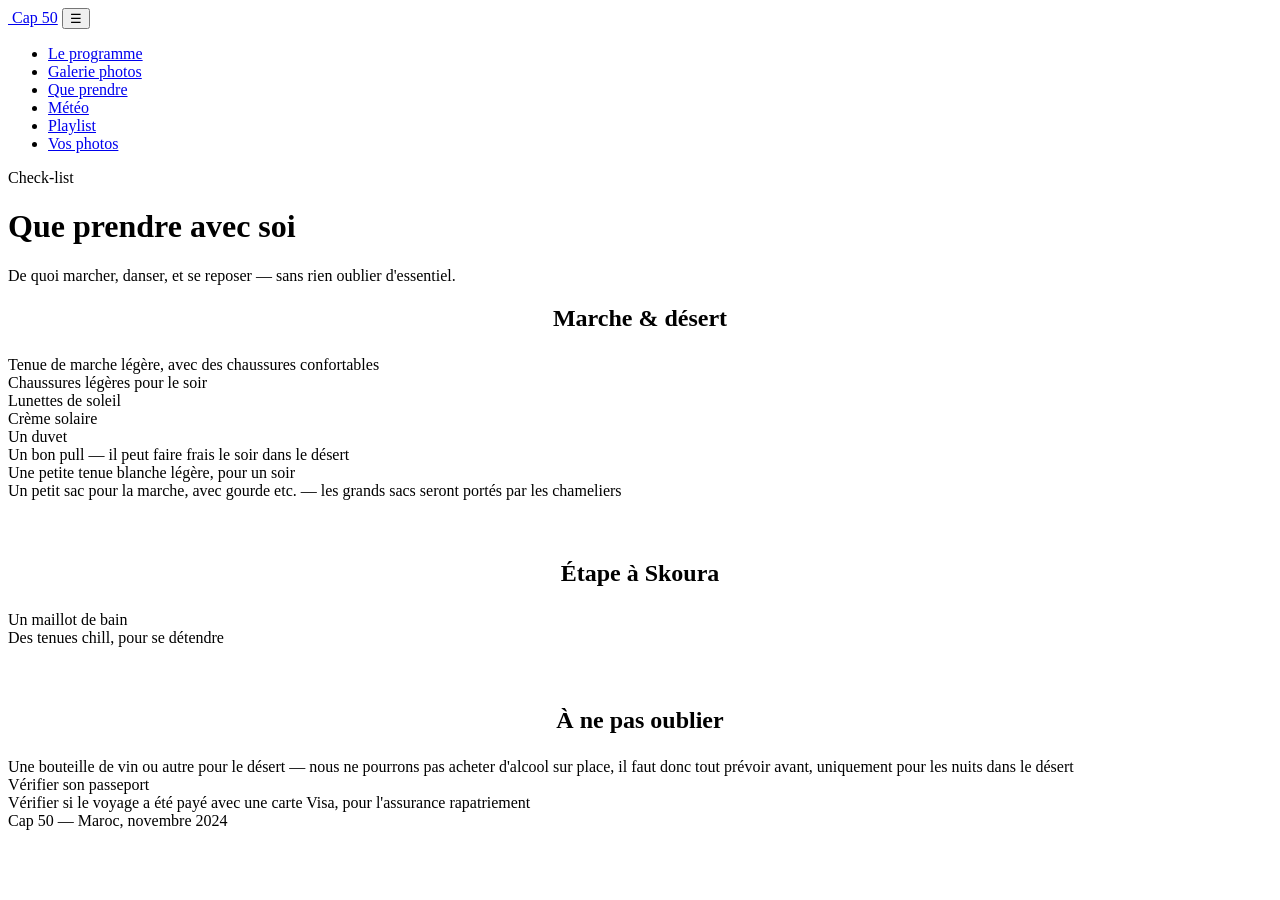
==== a-emporter.html @ 97253fff "Add files via upload" ====
<!doctype html>
<html lang="fr">
<head>
<meta charset="utf-8">
<meta name="viewport" content="width=device-width, initial-scale=1">
<title>Que prendre avec soi — Cap 50</title>
<link rel="icon" type="image/svg+xml" href="assets/img/logo/favicon.svg">
<link rel="stylesheet" href="assets/css/style.css">
</head>
<body>

<nav class="site-nav">
  <div class="nav-inner">
    <a href="index.html" class="nav-brand"><img src="assets/img/logo/logo-white.svg" alt=""> Cap 50</a>
    <button class="nav-toggle" aria-label="Menu">&#9776;</button>
    <ul class="nav-links">
      <li><a href="programme.html">Le programme</a></li>
      <li><a href="galerie.html">Galerie photos</a></li>
      <li><a href="a-emporter.html" class="active">Que prendre</a></li>
      <li><a href="meteo.html">Météo</a></li>
      <li><a href="playlist.html">Playlist</a></li>
      <li><a href="photos.html">Vos photos</a></li>
    </ul>
  </div>
</nav>

<header class="page-header">
  <div class="eyebrow">Check-list</div>
  <h1>Que prendre avec soi</h1>
  <p class="lede">De quoi marcher, danser, et se reposer &mdash; sans rien oublier d'essentiel.</p>
</header>

<section class="page-body">

  <h2 style="text-align:center; margin-bottom:24px;">Marche &amp; désert</h2>
  <div class="check-grid" style="margin-bottom:60px;">
    <div class="check-item"><span class="dot"></span><span>Tenue de marche légère, avec des chaussures confortables</span></div>
    <div class="check-item"><span class="dot"></span><span>Chaussures légères pour le soir</span></div>
    <div class="check-item"><span class="dot"></span><span>Lunettes de soleil</span></div>
    <div class="check-item"><span class="dot"></span><span>Crème solaire</span></div>
    <div class="check-item"><span class="dot"></span><span>Un duvet</span></div>
    <div class="check-item"><span class="dot"></span><span>Un bon pull &mdash; il peut faire frais le soir dans le désert</span></div>
    <div class="check-item"><span class="dot"></span><span>Une petite tenue blanche légère, pour un soir</span></div>
    <div class="check-item"><span class="dot"></span><span>Un petit sac pour la marche, avec gourde etc. &mdash; les grands sacs seront portés par les chameliers</span></div>
  </div>

  <h2 style="text-align:center; margin-bottom:24px;">Étape à Skoura</h2>
  <div class="check-grid" style="margin-bottom:60px;">
    <div class="check-item"><span class="dot"></span><span>Un maillot de bain</span></div>
    <div class="check-item"><span class="dot"></span><span>Des tenues chill, pour se détendre</span></div>
  </div>

  <h2 style="text-align:center; margin-bottom:24px;">À ne pas oublier</h2>
  <div class="check-grid">
    <div class="check-item note"><span class="dot"></span><span>Une bouteille de vin ou autre pour le désert &mdash; nous ne pourrons pas acheter d'alcool sur place, il faut donc tout prévoir avant, uniquement pour les nuits dans le désert</span></div>
    <div class="check-item note"><span class="dot"></span><span>Vérifier son passeport</span></div>
    <div class="check-item note"><span class="dot"></span><span>Vérifier si le voyage a été payé avec une carte Visa, pour l'assurance rapatriement</span></div>
  </div>

</section>

<footer class="site-footer">
  Cap 50 &mdash; Maroc, novembre 2024
</footer>

<script src="assets/js/main.js"></script>
</body>
</html>
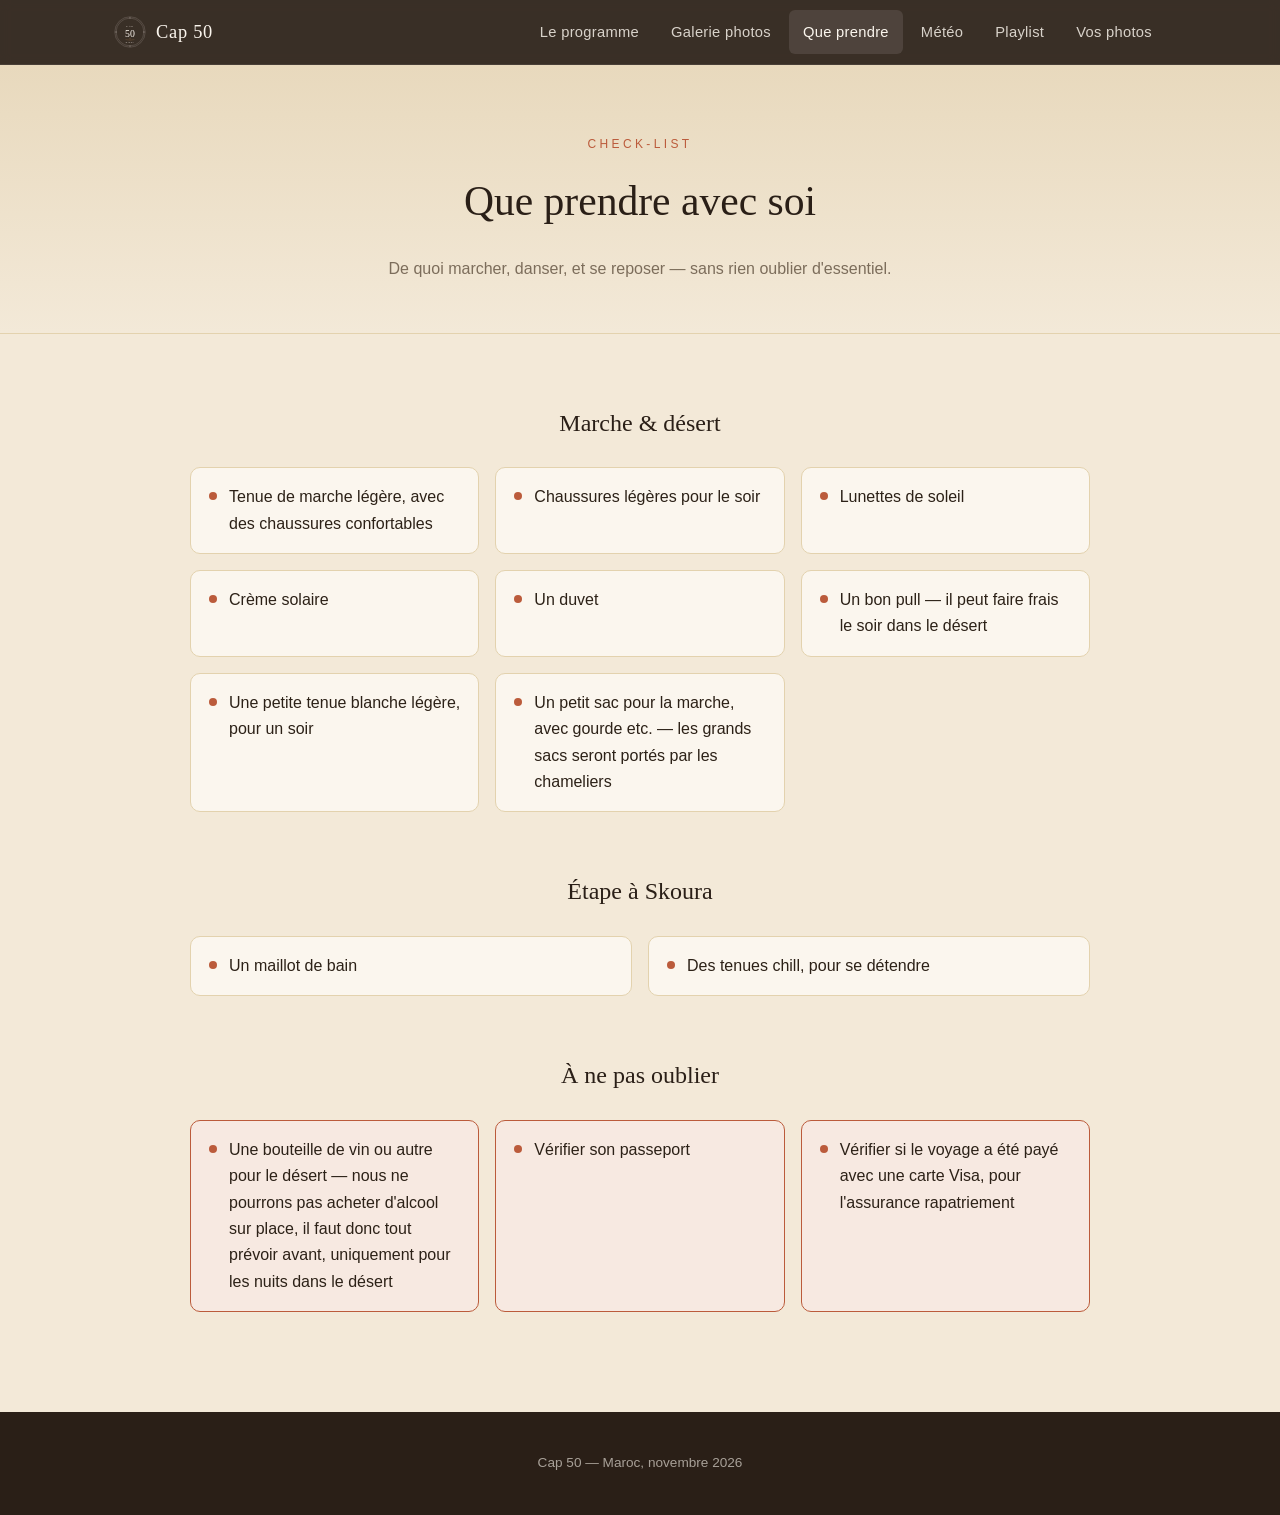
==== commit 773e6ce3: "Add files via upload" ====
--- a/a-emporter.html
+++ b/a-emporter.html
@@ -60,7 +60,7 @@
 </section>
 
 <footer class="site-footer">
-  Cap 50 &mdash; Maroc, novembre 2024
+  Cap 50 &mdash; Maroc, novembre 2026
 </footer>
 
 <script src="assets/js/main.js"></script>
--- a/assets/css/style.css
+++ b/assets/css/style.css
@@ -0,0 +1,637 @@
+/* =========================================================
+   CAP 50 — Voyage au Maroc, novembre 2026
+   Palette "désert marocain" : sable, terracotta, ocre, nuit.
+   ========================================================= */
+
+:root {
+  --sand: #f3e9d8;
+  --sand-deep: #e8d9bd;
+  --cream: #fbf6ee;
+  --terracotta: #bb5b3b;
+  --terracotta-dark: #97462c;
+  --ochre: #d69a4e;
+  --night: #2a1f17;
+  --text: #2c2117;
+  --text-muted: #7c6d5b;
+  --border: #e3d2ae;
+  --shadow: 0 12px 32px rgba(42, 31, 23, 0.14);
+
+  --font-display: Georgia, 'Iowan Old Style', 'Palatino Linotype', 'Book Antiqua', serif;
+  --font-body: -apple-system, BlinkMacSystemFont, 'Segoe UI', Helvetica, Arial, sans-serif;
+}
+
+* { box-sizing: border-box; }
+
+html { scroll-behavior: smooth; }
+
+body {
+  margin: 0;
+  font-family: var(--font-body);
+  font-size: 16px;
+  line-height: 1.65;
+  color: var(--text);
+  background: var(--sand);
+  -webkit-font-smoothing: antialiased;
+}
+
+img { max-width: 100%; display: block; }
+
+a { color: var(--terracotta); }
+
+h1, h2, h3, h4 {
+  font-family: var(--font-display);
+  font-weight: normal;
+  color: var(--night);
+  margin: 0 0 0.5em;
+}
+
+p { margin: 0 0 1em; }
+
+.container {
+  max-width: 1100px;
+  margin: 0 auto;
+  padding: 0 24px;
+}
+
+/* ---------- Site nav ---------- */
+
+.site-nav {
+  position: sticky;
+  top: 0;
+  z-index: 100;
+  background: rgba(42, 31, 23, 0.92);
+  backdrop-filter: blur(6px);
+  border-bottom: 1px solid rgba(255, 255, 255, 0.08);
+}
+
+.site-nav .nav-inner {
+  max-width: 1100px;
+  margin: 0 auto;
+  padding: 0 24px;
+  display: flex;
+  align-items: center;
+  justify-content: space-between;
+  height: 64px;
+}
+
+.nav-brand {
+  display: flex;
+  align-items: center;
+  gap: 10px;
+  color: var(--cream);
+  text-decoration: none;
+  font-family: var(--font-display);
+  font-size: 1.15rem;
+  letter-spacing: 0.04em;
+  white-space: nowrap;
+}
+
+.nav-brand img { width: 32px; height: 32px; flex-shrink: 0; }
+
+.nav-links {
+  display: flex;
+  flex-wrap: wrap;
+  gap: 4px;
+  list-style: none;
+  margin: 0;
+  padding: 0;
+}
+
+.nav-links a {
+  display: block;
+  padding: 10px 14px;
+  color: rgba(251, 246, 238, 0.82);
+  text-decoration: none;
+  font-size: 0.92rem;
+  letter-spacing: 0.02em;
+  border-radius: 6px;
+  transition: background 0.15s, color 0.15s;
+  white-space: nowrap;
+}
+
+.nav-links a:hover,
+.nav-links a.active {
+  background: rgba(251, 246, 238, 0.1);
+  color: var(--cream);
+}
+
+.nav-toggle {
+  display: none;
+  background: none;
+  border: none;
+  color: var(--cream);
+  font-size: 1.6rem;
+  cursor: pointer;
+  padding: 4px 8px;
+}
+
+@media (max-width: 860px) {
+  .nav-toggle { display: block; }
+  .nav-links {
+    display: none;
+    position: absolute;
+    top: 64px;
+    left: 0;
+    right: 0;
+    background: rgba(42, 31, 23, 0.97);
+    flex-direction: column;
+    padding: 8px 16px 16px;
+  }
+  .nav-links.open { display: flex; }
+  .nav-links a { padding: 12px 8px; }
+}
+
+/* ---------- Hero (home only) ---------- */
+
+.hero {
+  position: relative;
+  min-height: 100vh;
+  display: flex;
+  align-items: center;
+  justify-content: center;
+  background-size: cover;
+  background-position: center 65%;
+  color: var(--cream);
+  text-align: center;
+}
+
+.hero::before {
+  content: '';
+  position: absolute;
+  inset: 0;
+  background: linear-gradient(180deg, rgba(20, 14, 10, 0.55) 0%, rgba(20, 14, 10, 0.12) 35%, rgba(20, 14, 10, 0.2) 70%, rgba(20, 14, 10, 0.75) 100%);
+}
+
+.hero-content {
+  position: relative;
+  z-index: 1;
+  padding: 0 24px;
+}
+
+.hero-logo {
+  width: clamp(140px, 24vw, 220px);
+  height: auto;
+  margin: 0 auto 18px;
+}
+
+.hero-kicker {
+  text-transform: uppercase;
+  letter-spacing: 0.3em;
+  font-size: 0.78rem;
+  color: var(--ochre);
+  margin-bottom: 10px;
+}
+
+.hero-dates {
+  font-size: 1.05rem;
+  letter-spacing: 0.06em;
+  color: rgba(251, 246, 238, 0.9);
+}
+
+.scroll-cue {
+  position: absolute;
+  bottom: 28px;
+  left: 50%;
+  transform: translateX(-50%);
+  z-index: 1;
+  color: rgba(251, 246, 238, 0.85);
+  font-size: 0.78rem;
+  letter-spacing: 0.2em;
+  text-transform: uppercase;
+  display: flex;
+  flex-direction: column;
+  align-items: center;
+  gap: 8px;
+  animation: bob 2.2s ease-in-out infinite;
+}
+
+.scroll-cue svg { width: 18px; height: 18px; }
+
+@keyframes bob {
+  0%, 100% { transform: translate(-50%, 0); }
+  50% { transform: translate(-50%, 8px); }
+}
+
+/* ---------- Tribute text section ---------- */
+
+.tribute {
+  background: var(--night);
+  color: var(--sand);
+  padding: 110px 24px;
+  text-align: center;
+}
+
+.tribute-inner { max-width: 640px; margin: 0 auto; }
+
+.tribute .signature {
+  font-family: var(--font-display);
+  font-style: italic;
+  font-size: 1.7rem;
+  color: var(--ochre);
+  margin-bottom: 34px;
+}
+
+.tribute p {
+  font-size: 1.08rem;
+  line-height: 1.9;
+  color: rgba(251, 246, 238, 0.92);
+}
+
+.tribute .thanks {
+  margin-top: 34px;
+  font-family: var(--font-display);
+  font-size: 1.25rem;
+  color: var(--cream);
+}
+
+.tribute-divider {
+  width: 46px;
+  height: 1px;
+  background: var(--terracotta);
+  margin: 34px auto;
+}
+
+/* ---------- Menu cards on home ---------- */
+
+.menu-section {
+  padding: 90px 24px;
+  background: var(--sand);
+}
+
+.menu-section h2 {
+  text-align: center;
+  font-size: 2rem;
+  margin-bottom: 10px;
+}
+
+.menu-section .lede {
+  text-align: center;
+  color: var(--text-muted);
+  max-width: 520px;
+  margin: 0 auto 50px;
+}
+
+.menu-grid {
+  display: grid;
+  grid-template-columns: repeat(auto-fit, minmax(240px, 1fr));
+  gap: 20px;
+}
+
+.menu-card {
+  background: var(--cream);
+  border: 1px solid var(--border);
+  border-radius: 12px;
+  padding: 30px 26px;
+  text-decoration: none;
+  color: var(--text);
+  transition: transform 0.18s, box-shadow 0.18s;
+  display: flex;
+  flex-direction: column;
+  gap: 10px;
+}
+
+.menu-card:hover {
+  transform: translateY(-4px);
+  box-shadow: var(--shadow);
+}
+
+.menu-card .icon {
+  width: 34px;
+  height: 34px;
+  color: var(--terracotta);
+}
+
+.menu-card h3 {
+  font-size: 1.15rem;
+  margin: 0;
+}
+
+.menu-card p {
+  margin: 0;
+  font-size: 0.92rem;
+  color: var(--text-muted);
+}
+
+/* ---------- Page header (inner pages) ---------- */
+
+.page-header {
+  padding: 70px 24px 50px;
+  text-align: center;
+  background: linear-gradient(180deg, var(--sand-deep), var(--sand));
+  border-bottom: 1px solid var(--border);
+}
+
+.page-header .eyebrow {
+  text-transform: uppercase;
+  letter-spacing: 0.28em;
+  font-size: 0.75rem;
+  color: var(--terracotta);
+  margin-bottom: 12px;
+}
+
+.page-header h1 { font-size: clamp(1.9rem, 4vw, 2.6rem); }
+
+.page-header .lede {
+  max-width: 560px;
+  margin: 0 auto;
+  color: var(--text-muted);
+}
+
+section.page-body {
+  padding: 70px 24px 100px;
+}
+
+/* ---------- Programme (itinerary) ---------- */
+
+.itinerary { max-width: 900px; margin: 0 auto; display: flex; flex-direction: column; gap: 56px; }
+
+.day-card {
+  display: grid;
+  grid-template-columns: 1fr 1fr;
+  gap: 36px;
+  align-items: center;
+}
+
+.day-card:nth-child(even) .day-photo { order: 2; }
+
+.day-photo img {
+  border-radius: 12px;
+  box-shadow: var(--shadow);
+  aspect-ratio: 4 / 3;
+  object-fit: cover;
+  width: 100%;
+}
+
+.day-label {
+  display: inline-flex;
+  align-items: baseline;
+  gap: 8px;
+  color: var(--terracotta);
+  font-family: var(--font-display);
+  margin-bottom: 6px;
+}
+
+.day-label .num { font-size: 1.7rem; }
+.day-label .date { font-size: 0.9rem; letter-spacing: 0.08em; text-transform: uppercase; color: var(--text-muted); }
+
+.day-card h3 { font-size: 1.4rem; margin-bottom: 12px; }
+
+.day-card .flight {
+  display: inline-block;
+  margin-top: 12px;
+  font-size: 0.85rem;
+  color: var(--text-muted);
+  border: 1px solid var(--border);
+  border-radius: 6px;
+  padding: 4px 10px;
+}
+
+@media (max-width: 760px) {
+  .day-card { grid-template-columns: 1fr; gap: 18px; }
+  .day-card:nth-child(even) .day-photo { order: 0; }
+}
+
+/* ---------- Route map ---------- */
+
+.route-map {
+  max-width: 980px;
+  margin: 0 auto 60px;
+  background: var(--cream);
+  border: 1px solid var(--border);
+  border-radius: 12px;
+  padding: 28px;
+  box-shadow: var(--shadow);
+  display: flex;
+  flex-wrap: wrap;
+  gap: 28px;
+  align-items: center;
+}
+
+.route-map svg { width: 100%; height: auto; display: block; }
+
+.route-map-country {
+  flex: 1 1 220px;
+  max-width: 260px;
+  margin: 0 auto;
+}
+
+.route-map-detail {
+  flex: 2 1 420px;
+}
+
+.route-map-caption {
+  width: 100%;
+  text-align: center;
+  font-size: 0.82rem;
+  color: var(--text-muted);
+  margin-top: -6px;
+}
+
+/* ---------- Gallery ---------- */
+
+.gallery-grid {
+  display: grid;
+  grid-template-columns: repeat(auto-fill, minmax(230px, 1fr));
+  gap: 14px;
+}
+
+.gallery-grid button {
+  padding: 0;
+  border: none;
+  background: none;
+  cursor: pointer;
+  border-radius: 10px;
+  overflow: hidden;
+  aspect-ratio: 1 / 1;
+}
+
+.gallery-grid img {
+  width: 100%;
+  height: 100%;
+  object-fit: cover;
+  transition: transform 0.35s;
+}
+
+.gallery-grid button:hover img { transform: scale(1.06); }
+
+.lightbox {
+  position: fixed;
+  inset: 0;
+  background: rgba(20, 14, 10, 0.92);
+  display: none;
+  align-items: center;
+  justify-content: center;
+  z-index: 200;
+  padding: 40px 20px;
+}
+
+.lightbox.open { display: flex; }
+
+.lightbox img {
+  max-width: min(90vw, 1100px);
+  max-height: 85vh;
+  border-radius: 8px;
+  box-shadow: 0 20px 60px rgba(0,0,0,0.5);
+}
+
+.lightbox-close, .lightbox-prev, .lightbox-next {
+  position: absolute;
+  background: rgba(251, 246, 238, 0.1);
+  border: 1px solid rgba(251, 246, 238, 0.3);
+  color: var(--cream);
+  border-radius: 50%;
+  width: 44px;
+  height: 44px;
+  font-size: 1.3rem;
+  cursor: pointer;
+  display: flex;
+  align-items: center;
+  justify-content: center;
+}
+
+.lightbox-close { top: 20px; right: 20px; }
+.lightbox-prev { left: 20px; top: 50%; transform: translateY(-50%); }
+.lightbox-next { right: 20px; top: 50%; transform: translateY(-50%); }
+
+/* ---------- Lists (packing, weather) ---------- */
+
+.check-grid {
+  display: grid;
+  grid-template-columns: repeat(auto-fit, minmax(280px, 1fr));
+  gap: 16px;
+  max-width: 900px;
+  margin: 0 auto;
+}
+
+.check-item {
+  display: flex;
+  gap: 12px;
+  align-items: flex-start;
+  background: var(--cream);
+  border: 1px solid var(--border);
+  border-radius: 10px;
+  padding: 16px 18px;
+}
+
+.check-item .dot {
+  width: 8px;
+  height: 8px;
+  border-radius: 50%;
+  background: var(--terracotta);
+  margin-top: 8px;
+  flex-shrink: 0;
+}
+
+.check-item.note {
+  border-color: var(--terracotta);
+  background: #f7e9e1;
+}
+
+.weather-grid {
+  display: grid;
+  grid-template-columns: repeat(auto-fit, minmax(200px, 1fr));
+  gap: 18px;
+  max-width: 900px;
+  margin: 0 auto 50px;
+}
+
+.weather-tile {
+  background: var(--cream);
+  border: 1px solid var(--border);
+  border-radius: 12px;
+  padding: 26px 22px;
+  text-align: center;
+}
+
+.weather-tile .value {
+  font-family: var(--font-display);
+  font-size: 2.2rem;
+  color: var(--terracotta);
+}
+
+.weather-tile .label {
+  text-transform: uppercase;
+  letter-spacing: 0.14em;
+  font-size: 0.72rem;
+  color: var(--text-muted);
+  margin-top: 6px;
+}
+
+.advice-list { max-width: 700px; margin: 40px auto 0; }
+
+/* ---------- Playlist / Photos (collaborative pages) ---------- */
+
+.callout {
+  max-width: 700px;
+  margin: 0 auto 50px;
+  background: var(--cream);
+  border: 1px dashed var(--terracotta);
+  border-radius: 12px;
+  padding: 28px 30px;
+}
+
+.callout h3 { font-size: 1.05rem; color: var(--terracotta-dark); }
+
+.btn {
+  display: inline-block;
+  background: var(--terracotta);
+  color: var(--cream);
+  text-decoration: none;
+  padding: 12px 26px;
+  border-radius: 6px;
+  font-size: 0.95rem;
+  letter-spacing: 0.02em;
+  transition: background 0.15s;
+}
+
+.btn:hover { background: var(--terracotta-dark); }
+
+.btn-secondary {
+  background: var(--cream);
+  color: var(--terracotta-dark);
+  border: 1px solid var(--border);
+}
+
+.btn-secondary:hover { background: var(--sand-deep); }
+
+.embed-frame {
+  max-width: 700px;
+  margin: 0 auto 30px;
+  border-radius: 12px;
+  overflow: hidden;
+  border: 1px solid var(--border);
+  box-shadow: var(--shadow);
+}
+
+.embed-frame iframe { width: 100%; border: none; display: block; }
+
+.playlist-links {
+  max-width: 700px;
+  margin: 40px auto 0;
+  list-style: none;
+  padding: 0;
+}
+
+.playlist-links li {
+  display: flex;
+  justify-content: space-between;
+  align-items: center;
+  gap: 12px;
+  padding: 14px 18px;
+  background: var(--cream);
+  border: 1px solid var(--border);
+  border-radius: 8px;
+  margin-bottom: 10px;
+}
+
+/* ---------- Footer ---------- */
+
+.site-footer {
+  background: var(--night);
+  color: rgba(251, 246, 238, 0.6);
+  text-align: center;
+  padding: 40px 24px;
+  font-size: 0.85rem;
+}
+
+.site-footer a { color: rgba(251, 246, 238, 0.85); }
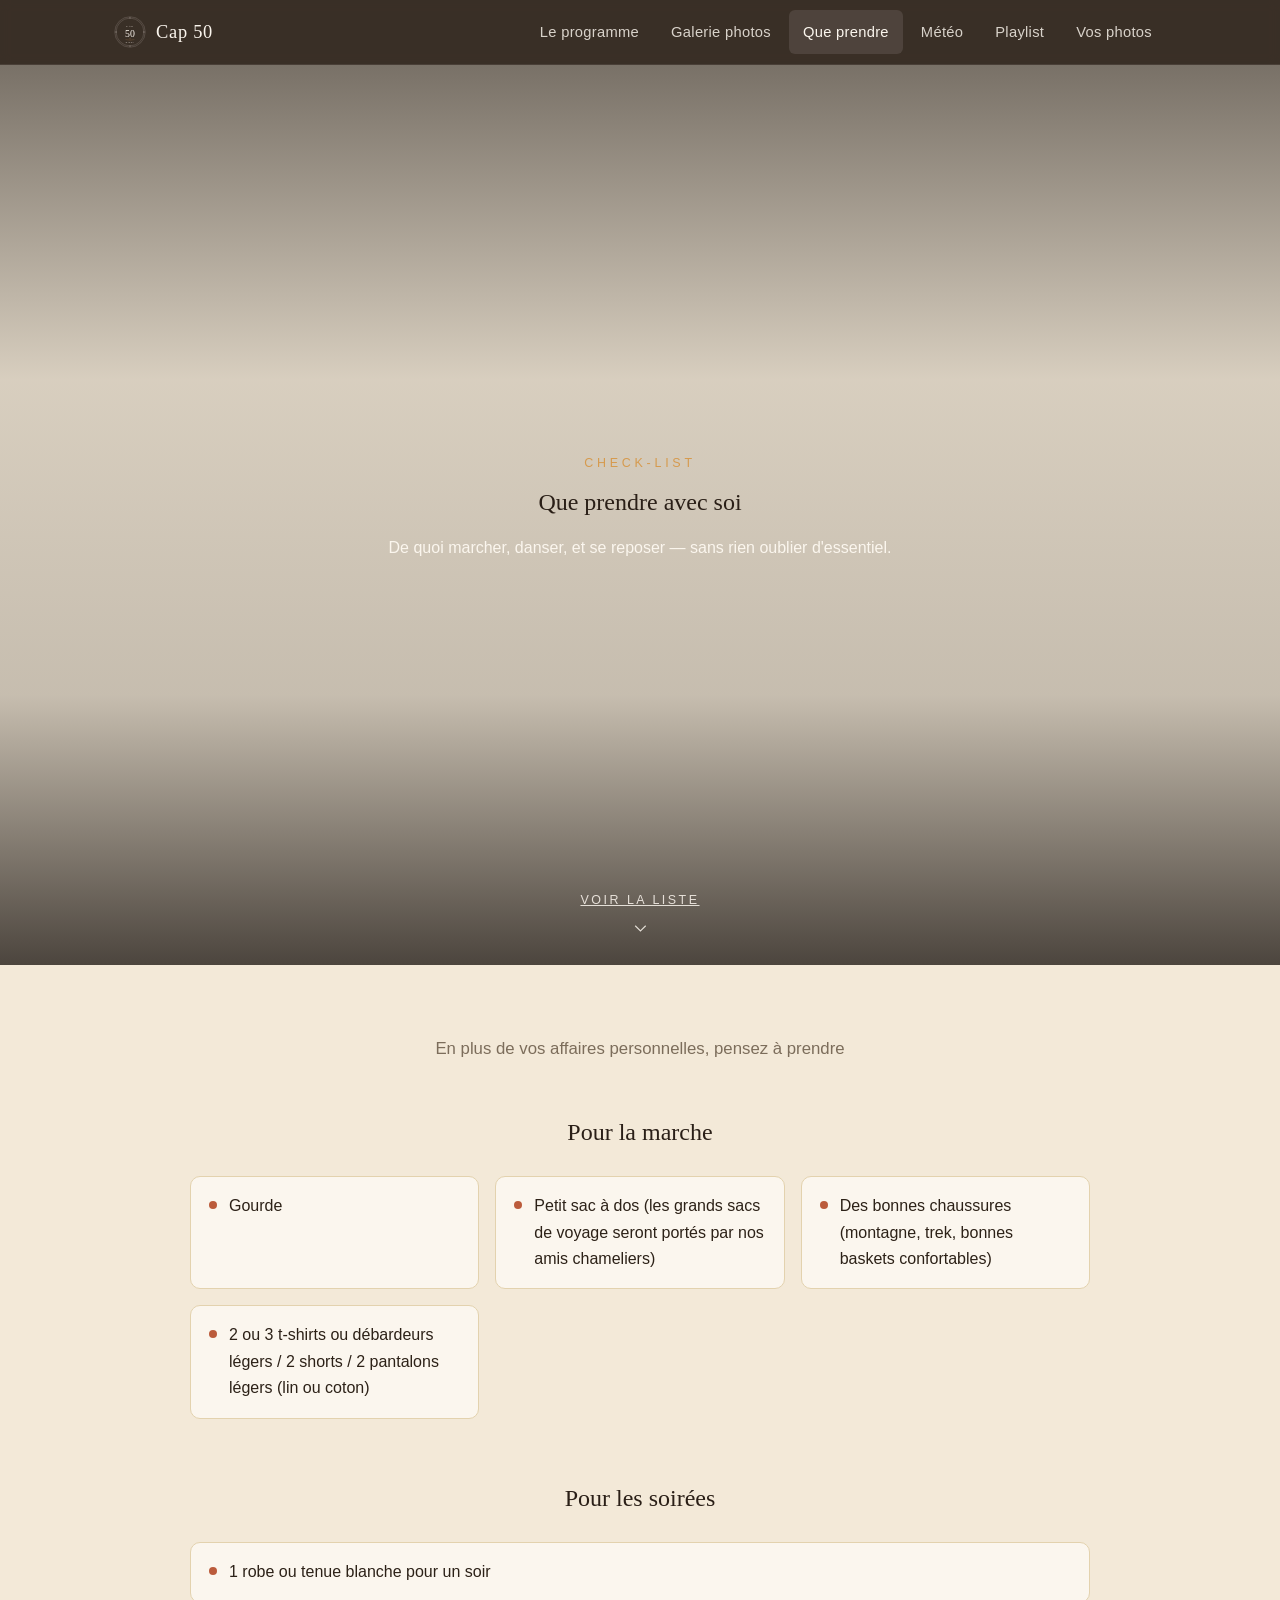
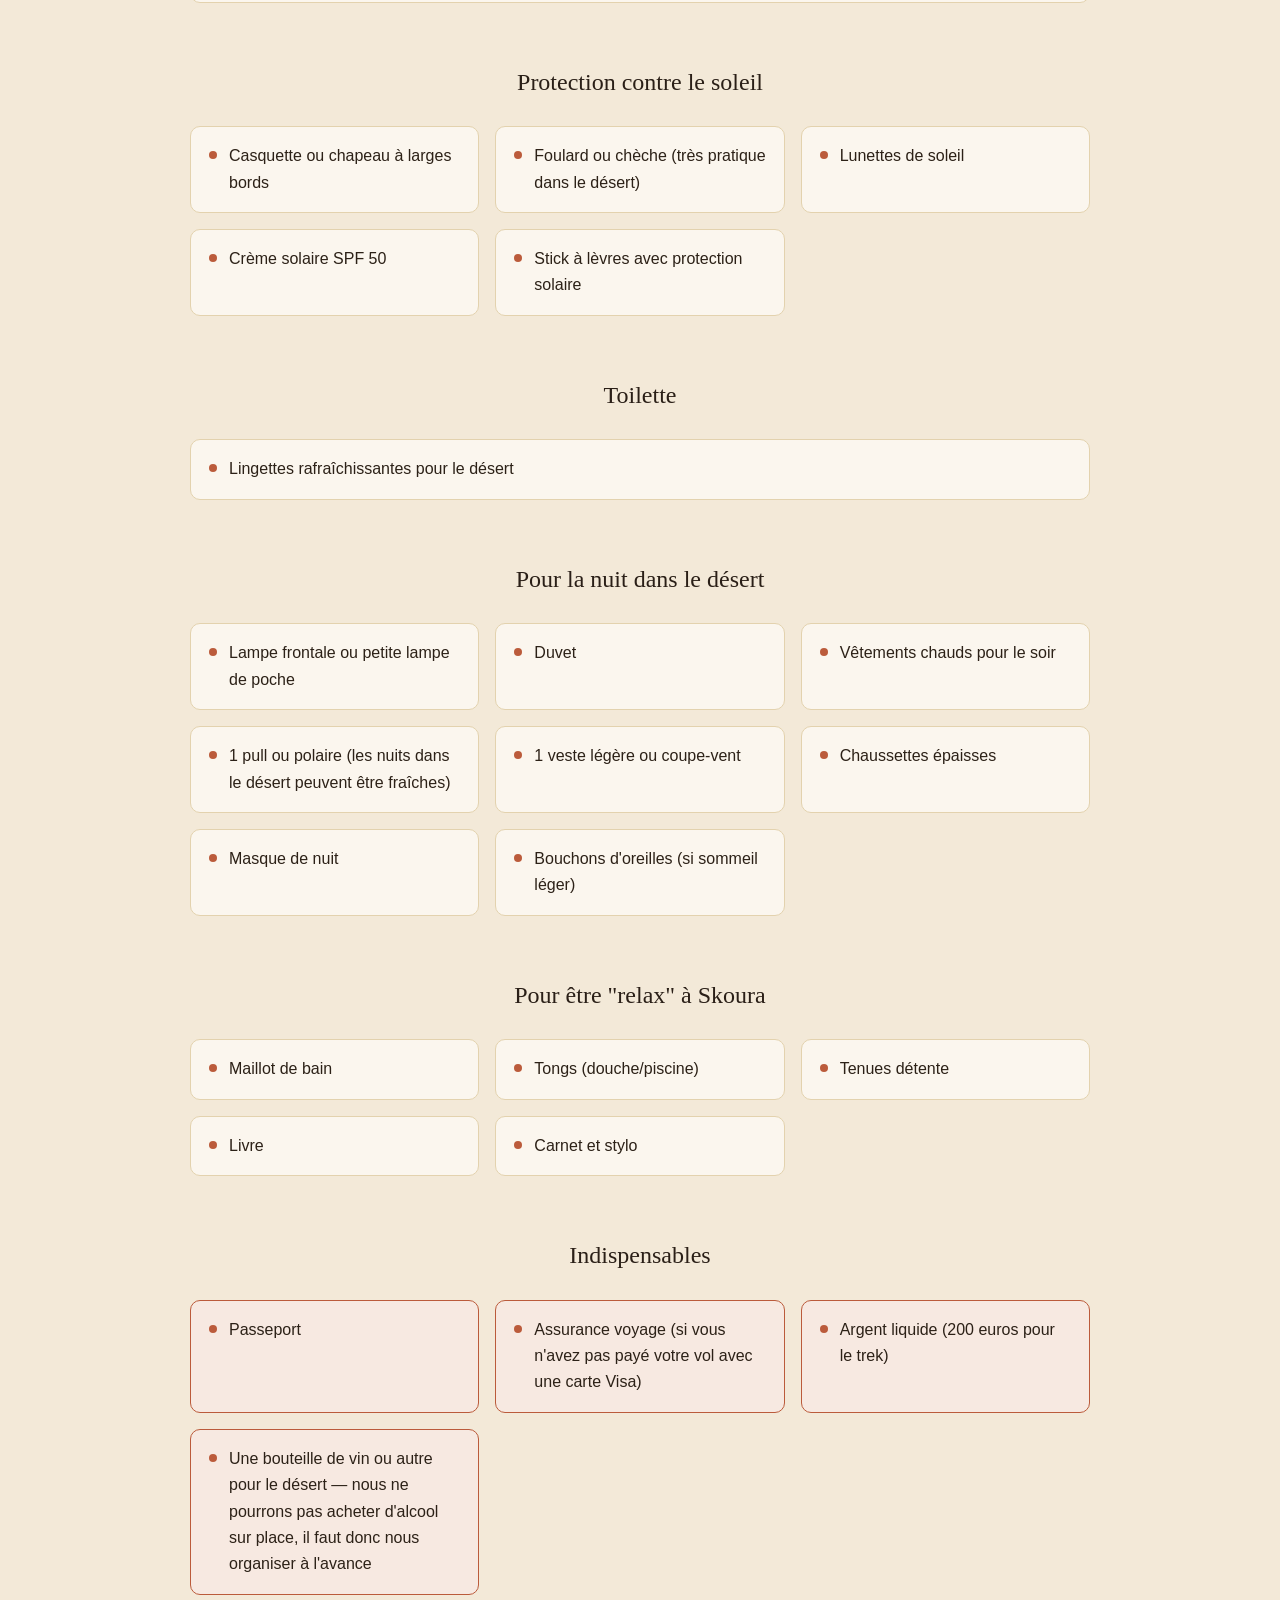
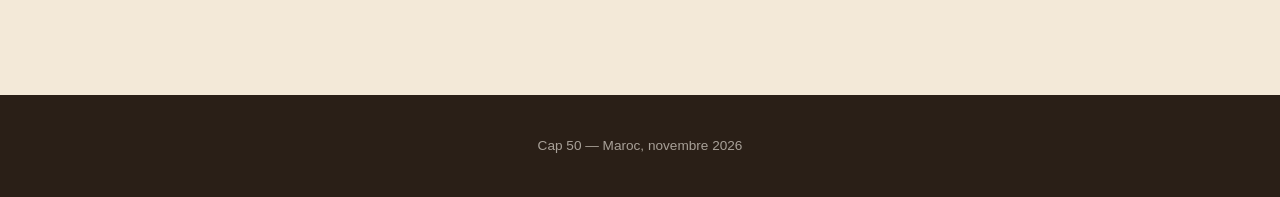
==== commit 732d2484: "Add files via upload" ====
--- a/a-emporter.html
+++ b/a-emporter.html
@@ -24,37 +24,78 @@
   </div>
 </nav>
 
-<header class="page-header">
-  <div class="eyebrow">Check-list</div>
-  <h1>Que prendre avec soi</h1>
-  <p class="lede">De quoi marcher, danser, et se reposer &mdash; sans rien oublier d'essentiel.</p>
-</header>
+<section class="hero hero-page" style="background-image:url('assets/img/emporter-bg.jpg')">
+  <div class="hero-content">
+    <div class="hero-kicker">Check-list</div>
+    <h1>Que prendre avec soi</h1>
+    <p>De quoi marcher, danser, et se reposer &mdash; sans rien oublier d'essentiel.</p>
+  </div>
+  <a href="#details" class="scroll-cue">
+    Voir la liste
+    <svg viewBox="0 0 24 24" fill="none" stroke="currentColor" stroke-width="1.5"><path d="M5 9l7 7 7-7"/></svg>
+  </a>
+</section>
 
-<section class="page-body">
+<section class="page-body" id="details">
 
-  <h2 style="text-align:center; margin-bottom:24px;">Marche &amp; désert</h2>
+  <p style="text-align:center; max-width:600px; margin:0 auto 50px; color:var(--text-muted); font-size:1.05rem;">
+    En plus de vos affaires personnelles, pensez à prendre
+  </p>
+
+  <h2 style="text-align:center; margin-bottom:24px;">Pour la marche</h2>
   <div class="check-grid" style="margin-bottom:60px;">
-    <div class="check-item"><span class="dot"></span><span>Tenue de marche légère, avec des chaussures confortables</span></div>
-    <div class="check-item"><span class="dot"></span><span>Chaussures légères pour le soir</span></div>
-    <div class="check-item"><span class="dot"></span><span>Lunettes de soleil</span></div>
-    <div class="check-item"><span class="dot"></span><span>Crème solaire</span></div>
-    <div class="check-item"><span class="dot"></span><span>Un duvet</span></div>
-    <div class="check-item"><span class="dot"></span><span>Un bon pull &mdash; il peut faire frais le soir dans le désert</span></div>
-    <div class="check-item"><span class="dot"></span><span>Une petite tenue blanche légère, pour un soir</span></div>
-    <div class="check-item"><span class="dot"></span><span>Un petit sac pour la marche, avec gourde etc. &mdash; les grands sacs seront portés par les chameliers</span></div>
+    <div class="check-item"><span class="dot"></span><span>Gourde</span></div>
+    <div class="check-item"><span class="dot"></span><span>Petit sac à dos (les grands sacs de voyage seront portés par nos amis chameliers)</span></div>
+    <div class="check-item"><span class="dot"></span><span>Des bonnes chaussures (montagne, trek, bonnes baskets confortables)</span></div>
+    <div class="check-item"><span class="dot"></span><span>2 ou 3 t-shirts ou débardeurs légers / 2 shorts / 2 pantalons légers (lin ou coton)</span></div>
   </div>
 
-  <h2 style="text-align:center; margin-bottom:24px;">Étape à Skoura</h2>
+  <h2 style="text-align:center; margin-bottom:24px;">Pour les soirées</h2>
   <div class="check-grid" style="margin-bottom:60px;">
-    <div class="check-item"><span class="dot"></span><span>Un maillot de bain</span></div>
-    <div class="check-item"><span class="dot"></span><span>Des tenues chill, pour se détendre</span></div>
+    <div class="check-item"><span class="dot"></span><span>1 robe ou tenue blanche pour un soir</span></div>
   </div>
 
-  <h2 style="text-align:center; margin-bottom:24px;">À ne pas oublier</h2>
+  <h2 style="text-align:center; margin-bottom:24px;">Protection contre le soleil</h2>
+  <div class="check-grid" style="margin-bottom:60px;">
+    <div class="check-item"><span class="dot"></span><span>Casquette ou chapeau à larges bords</span></div>
+    <div class="check-item"><span class="dot"></span><span>Foulard ou chèche (très pratique dans le désert)</span></div>
+    <div class="check-item"><span class="dot"></span><span>Lunettes de soleil</span></div>
+    <div class="check-item"><span class="dot"></span><span>Crème solaire SPF 50</span></div>
+    <div class="check-item"><span class="dot"></span><span>Stick à lèvres avec protection solaire</span></div>
+  </div>
+
+  <h2 style="text-align:center; margin-bottom:24px;">Toilette</h2>
+  <div class="check-grid" style="margin-bottom:60px;">
+    <div class="check-item"><span class="dot"></span><span>Lingettes rafraîchissantes pour le désert</span></div>
+  </div>
+
+  <h2 style="text-align:center; margin-bottom:24px;">Pour la nuit dans le désert</h2>
+  <div class="check-grid" style="margin-bottom:60px;">
+    <div class="check-item"><span class="dot"></span><span>Lampe frontale ou petite lampe de poche</span></div>
+    <div class="check-item"><span class="dot"></span><span>Duvet</span></div>
+    <div class="check-item"><span class="dot"></span><span>Vêtements chauds pour le soir</span></div>
+    <div class="check-item"><span class="dot"></span><span>1 pull ou polaire (les nuits dans le désert peuvent être fraîches)</span></div>
+    <div class="check-item"><span class="dot"></span><span>1 veste légère ou coupe-vent</span></div>
+    <div class="check-item"><span class="dot"></span><span>Chaussettes épaisses</span></div>
+    <div class="check-item"><span class="dot"></span><span>Masque de nuit</span></div>
+    <div class="check-item"><span class="dot"></span><span>Bouchons d'oreilles (si sommeil léger)</span></div>
+  </div>
+
+  <h2 style="text-align:center; margin-bottom:24px;">Pour être "relax" à Skoura</h2>
+  <div class="check-grid" style="margin-bottom:60px;">
+    <div class="check-item"><span class="dot"></span><span>Maillot de bain</span></div>
+    <div class="check-item"><span class="dot"></span><span>Tongs (douche/piscine)</span></div>
+    <div class="check-item"><span class="dot"></span><span>Tenues détente</span></div>
+    <div class="check-item"><span class="dot"></span><span>Livre</span></div>
+    <div class="check-item"><span class="dot"></span><span>Carnet et stylo</span></div>
+  </div>
+
+  <h2 style="text-align:center; margin-bottom:24px;">Indispensables</h2>
   <div class="check-grid">
-    <div class="check-item note"><span class="dot"></span><span>Une bouteille de vin ou autre pour le désert &mdash; nous ne pourrons pas acheter d'alcool sur place, il faut donc tout prévoir avant, uniquement pour les nuits dans le désert</span></div>
-    <div class="check-item note"><span class="dot"></span><span>Vérifier son passeport</span></div>
-    <div class="check-item note"><span class="dot"></span><span>Vérifier si le voyage a été payé avec une carte Visa, pour l'assurance rapatriement</span></div>
+    <div class="check-item note"><span class="dot"></span><span>Passeport</span></div>
+    <div class="check-item note"><span class="dot"></span><span>Assurance voyage (si vous n'avez pas payé votre vol avec une carte Visa)</span></div>
+    <div class="check-item note"><span class="dot"></span><span>Argent liquide (200 euros pour le trek)</span></div>
+    <div class="check-item note"><span class="dot"></span><span>Une bouteille de vin ou autre pour le désert &mdash; nous ne pourrons pas acheter d'alcool sur place, il faut donc nous organiser à l'avance</span></div>
   </div>
 
 </section>
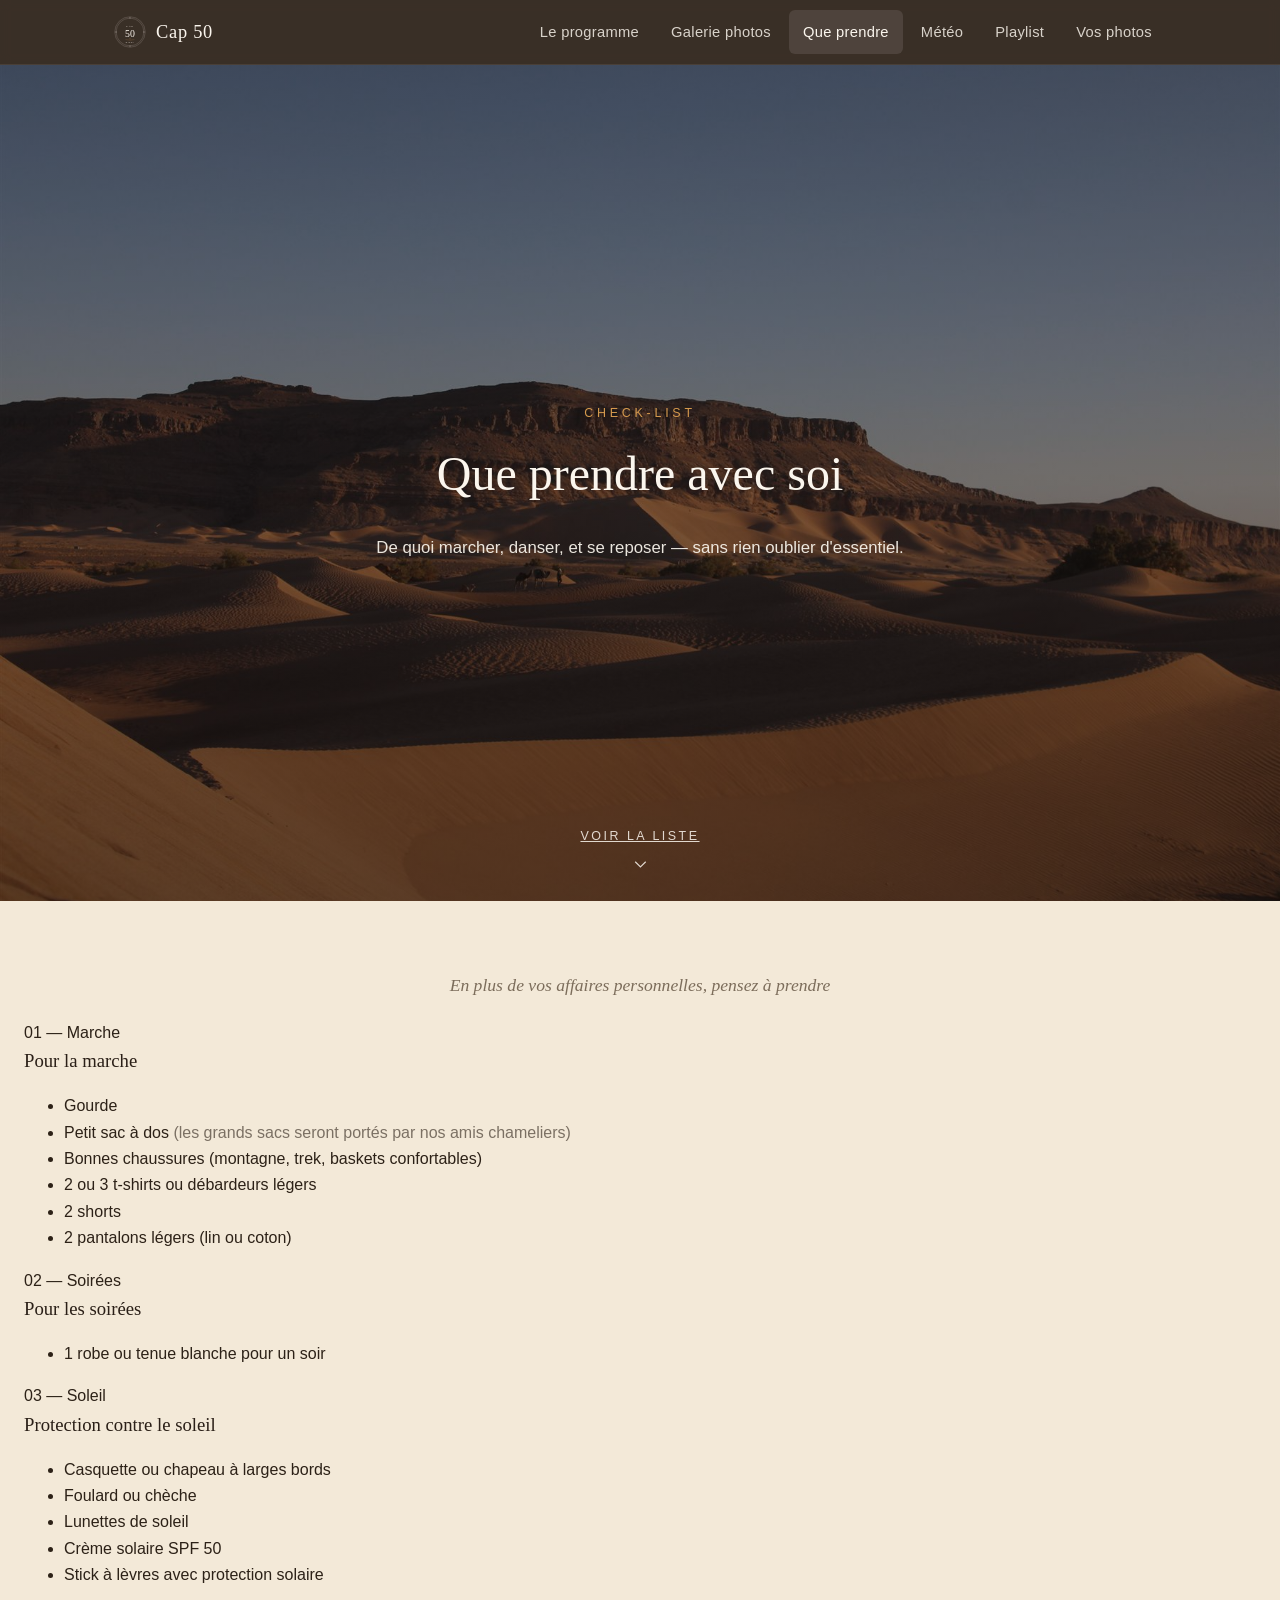
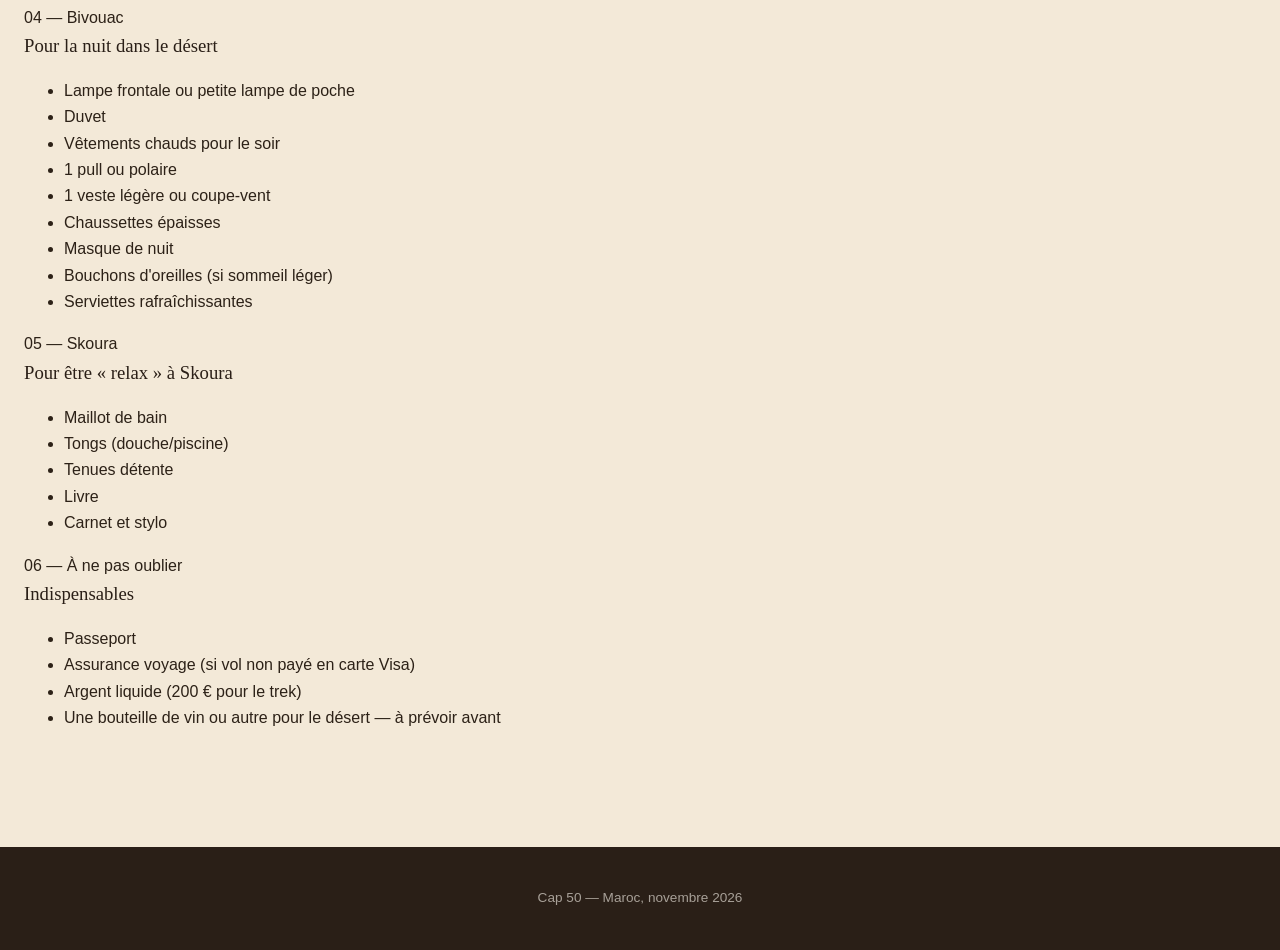
==== commit 51b756d9: "Add files via upload" ====
--- a/a-emporter.html
+++ b/a-emporter.html
@@ -38,64 +38,84 @@
 
 <section class="page-body" id="details">
 
-  <p style="text-align:center; max-width:600px; margin:0 auto 50px; color:var(--text-muted); font-size:1.05rem;">
+  <p style="text-align:center; max-width:520px; margin:0 auto 20px; color:var(--text-muted); font-family:var(--font-display); font-style:italic; font-size:1.1rem;">
     En plus de vos affaires personnelles, pensez à prendre
   </p>
 
-  <h2 style="text-align:center; margin-bottom:24px;">Pour la marche</h2>
-  <div class="check-grid" style="margin-bottom:60px;">
-    <div class="check-item"><span class="dot"></span><span>Gourde</span></div>
-    <div class="check-item"><span class="dot"></span><span>Petit sac à dos (les grands sacs de voyage seront portés par nos amis chameliers)</span></div>
-    <div class="check-item"><span class="dot"></span><span>Des bonnes chaussures (montagne, trek, bonnes baskets confortables)</span></div>
-    <div class="check-item"><span class="dot"></span><span>2 ou 3 t-shirts ou débardeurs légers / 2 shorts / 2 pantalons légers (lin ou coton)</span></div>
-  </div>
+  <div class="pack-list">
 
-  <h2 style="text-align:center; margin-bottom:24px;">Pour les soirées</h2>
-  <div class="check-grid" style="margin-bottom:60px;">
-    <div class="check-item"><span class="dot"></span><span>1 robe ou tenue blanche pour un soir</span></div>
-  </div>
+    <div class="pack-group">
+      <span class="pack-index">01 &mdash; Marche</span>
+      <h3>Pour la marche</h3>
+      <ul>
+        <li>Gourde</li>
+        <li>Petit sac à dos <span style="opacity:.6">(les grands sacs seront portés par nos amis chameliers)</span></li>
+        <li>Bonnes chaussures (montagne, trek, baskets confortables)</li>
+        <li>2 ou 3 t-shirts ou débardeurs légers</li>
+        <li>2 shorts</li>
+        <li>2 pantalons légers (lin ou coton)</li>
+      </ul>
+    </div>
 
-  <h2 style="text-align:center; margin-bottom:24px;">Protection contre le soleil</h2>
-  <div class="check-grid" style="margin-bottom:60px;">
-    <div class="check-item"><span class="dot"></span><span>Casquette ou chapeau à larges bords</span></div>
-    <div class="check-item"><span class="dot"></span><span>Foulard ou chèche (très pratique dans le désert)</span></div>
-    <div class="check-item"><span class="dot"></span><span>Lunettes de soleil</span></div>
-    <div class="check-item"><span class="dot"></span><span>Crème solaire SPF 50</span></div>
-    <div class="check-item"><span class="dot"></span><span>Stick à lèvres avec protection solaire</span></div>
-  </div>
+    <div class="pack-group">
+      <span class="pack-index">02 &mdash; Soirées</span>
+      <h3>Pour les soirées</h3>
+      <ul>
+        <li>1 robe ou tenue blanche pour un soir</li>
+      </ul>
+    </div>
 
-  <h2 style="text-align:center; margin-bottom:24px;">Toilette</h2>
-  <div class="check-grid" style="margin-bottom:60px;">
-    <div class="check-item"><span class="dot"></span><span>Lingettes rafraîchissantes pour le désert</span></div>
-  </div>
+    <div class="pack-group">
+      <span class="pack-index">03 &mdash; Soleil</span>
+      <h3>Protection contre le soleil</h3>
+      <ul>
+        <li>Casquette ou chapeau à larges bords</li>
+        <li>Foulard ou chèche</li>
+        <li>Lunettes de soleil</li>
+        <li>Crème solaire SPF 50</li>
+        <li>Stick à lèvres avec protection solaire</li>
+      </ul>
+    </div>
 
-  <h2 style="text-align:center; margin-bottom:24px;">Pour la nuit dans le désert</h2>
-  <div class="check-grid" style="margin-bottom:60px;">
-    <div class="check-item"><span class="dot"></span><span>Lampe frontale ou petite lampe de poche</span></div>
-    <div class="check-item"><span class="dot"></span><span>Duvet</span></div>
-    <div class="check-item"><span class="dot"></span><span>Vêtements chauds pour le soir</span></div>
-    <div class="check-item"><span class="dot"></span><span>1 pull ou polaire (les nuits dans le désert peuvent être fraîches)</span></div>
-    <div class="check-item"><span class="dot"></span><span>1 veste légère ou coupe-vent</span></div>
-    <div class="check-item"><span class="dot"></span><span>Chaussettes épaisses</span></div>
-    <div class="check-item"><span class="dot"></span><span>Masque de nuit</span></div>
-    <div class="check-item"><span class="dot"></span><span>Bouchons d'oreilles (si sommeil léger)</span></div>
-  </div>
+    <div class="pack-group">
+      <span class="pack-index">04 &mdash; Bivouac</span>
+      <h3>Pour la nuit dans le désert</h3>
+      <ul>
+        <li>Lampe frontale ou petite lampe de poche</li>
+        <li>Duvet</li>
+        <li>Vêtements chauds pour le soir</li>
+        <li>1 pull ou polaire</li>
+        <li>1 veste légère ou coupe-vent</li>
+        <li>Chaussettes épaisses</li>
+        <li>Masque de nuit</li>
+        <li>Bouchons d'oreilles (si sommeil léger)</li>
+        <li>Serviettes rafraîchissantes</li>
+      </ul>
+    </div>
 
-  <h2 style="text-align:center; margin-bottom:24px;">Pour être "relax" à Skoura</h2>
-  <div class="check-grid" style="margin-bottom:60px;">
-    <div class="check-item"><span class="dot"></span><span>Maillot de bain</span></div>
-    <div class="check-item"><span class="dot"></span><span>Tongs (douche/piscine)</span></div>
-    <div class="check-item"><span class="dot"></span><span>Tenues détente</span></div>
-    <div class="check-item"><span class="dot"></span><span>Livre</span></div>
-    <div class="check-item"><span class="dot"></span><span>Carnet et stylo</span></div>
-  </div>
+    <div class="pack-group">
+      <span class="pack-index">05 &mdash; Skoura</span>
+      <h3>Pour être &laquo;&nbsp;relax&nbsp;&raquo; à Skoura</h3>
+      <ul>
+        <li>Maillot de bain</li>
+        <li>Tongs (douche/piscine)</li>
+        <li>Tenues détente</li>
+        <li>Livre</li>
+        <li>Carnet et stylo</li>
+      </ul>
+    </div>
 
-  <h2 style="text-align:center; margin-bottom:24px;">Indispensables</h2>
-  <div class="check-grid">
-    <div class="check-item note"><span class="dot"></span><span>Passeport</span></div>
-    <div class="check-item note"><span class="dot"></span><span>Assurance voyage (si vous n'avez pas payé votre vol avec une carte Visa)</span></div>
-    <div class="check-item note"><span class="dot"></span><span>Argent liquide (200 euros pour le trek)</span></div>
-    <div class="check-item note"><span class="dot"></span><span>Une bouteille de vin ou autre pour le désert &mdash; nous ne pourrons pas acheter d'alcool sur place, il faut donc nous organiser à l'avance</span></div>
+    <div class="pack-group essentials">
+      <span class="pack-index">06 &mdash; À ne pas oublier</span>
+      <h3>Indispensables</h3>
+      <ul>
+        <li>Passeport</li>
+        <li>Assurance voyage (si vol non payé en carte Visa)</li>
+        <li>Argent liquide (200&nbsp;€ pour le trek)</li>
+        <li>Une bouteille de vin ou autre pour le désert &mdash; à prévoir avant</li>
+      </ul>
+    </div>
+
   </div>
 
 </section>
--- a/assets/css/style.css
+++ b/assets/css/style.css
@@ -207,6 +207,87 @@
 
 .scroll-cue svg { width: 18px; height: 18px; }
 
+.hero-page {
+  min-height: calc(100vh - 64px);
+}
+
+/* Stronger, more even overlay than the homepage hero: these pages carry
+   a full paragraph of text, not just a logo, so contrast matters more. */
+.hero-page::before {
+  background: linear-gradient(180deg, rgba(20, 14, 10, 0.6) 0%, rgba(20, 14, 10, 0.48) 50%, rgba(20, 14, 10, 0.62) 100%);
+}
+
+.hero-content h1 {
+  color: var(--cream);
+  font-size: clamp(2.1rem, 5vw, 3rem);
+  margin: 8px 0 20px;
+}
+
+.hero-content p {
+  color: rgba(251, 246, 238, 0.92);
+  max-width: 640px;
+  margin: 0 auto;
+  font-size: 1.05rem;
+  line-height: 1.8;
+}
+
+.hero-cta {
+  position: absolute;
+  bottom: 50px;
+  left: 50%;
+  transform: translateX(-50%);
+  z-index: 1;
+}
+
+.badge-cta {
+  width: 168px;
+  height: 168px;
+  border-radius: 50%;
+  border: 1px solid rgba(251, 246, 238, 0.9);
+  background: rgba(20, 14, 10, 0.2);
+  display: flex;
+  flex-direction: column;
+  align-items: center;
+  justify-content: center;
+  text-decoration: none;
+  color: var(--cream);
+  transition: transform 0.2s, background 0.2s;
+}
+
+.badge-cta::before {
+  content: '';
+  position: absolute;
+  inset: 9px;
+  border: 1px solid rgba(251, 246, 238, 0.45);
+  border-radius: 50%;
+}
+
+.badge-cta:hover {
+  transform: translateX(-50%) scale(1.06);
+  background: rgba(20, 14, 10, 0.35);
+}
+
+.badge-cta .cta-kicker {
+  font-size: 0.62rem;
+  letter-spacing: 0.24em;
+  text-transform: uppercase;
+  color: var(--ochre);
+  margin-bottom: 8px;
+}
+
+.badge-cta .cta-icon {
+  width: 30px;
+  height: 30px;
+  margin-bottom: 8px;
+}
+
+.badge-cta .cta-main {
+  font-family: var(--font-display);
+  font-size: 1.05rem;
+  letter-spacing: 0.1em;
+  text-transform: uppercase;
+}
+
 @keyframes bob {
   0%, 100% { transform: translate(-50%, 0); }
   50% { transform: translate(-50%, 8px); }
@@ -341,6 +422,7 @@
   padding: 70px 24px 100px;
 }
 
+
 /* ---------- Programme (itinerary) ---------- */
 
 .itinerary { max-width: 900px; margin: 0 auto; display: flex; flex-direction: column; gap: 56px; }
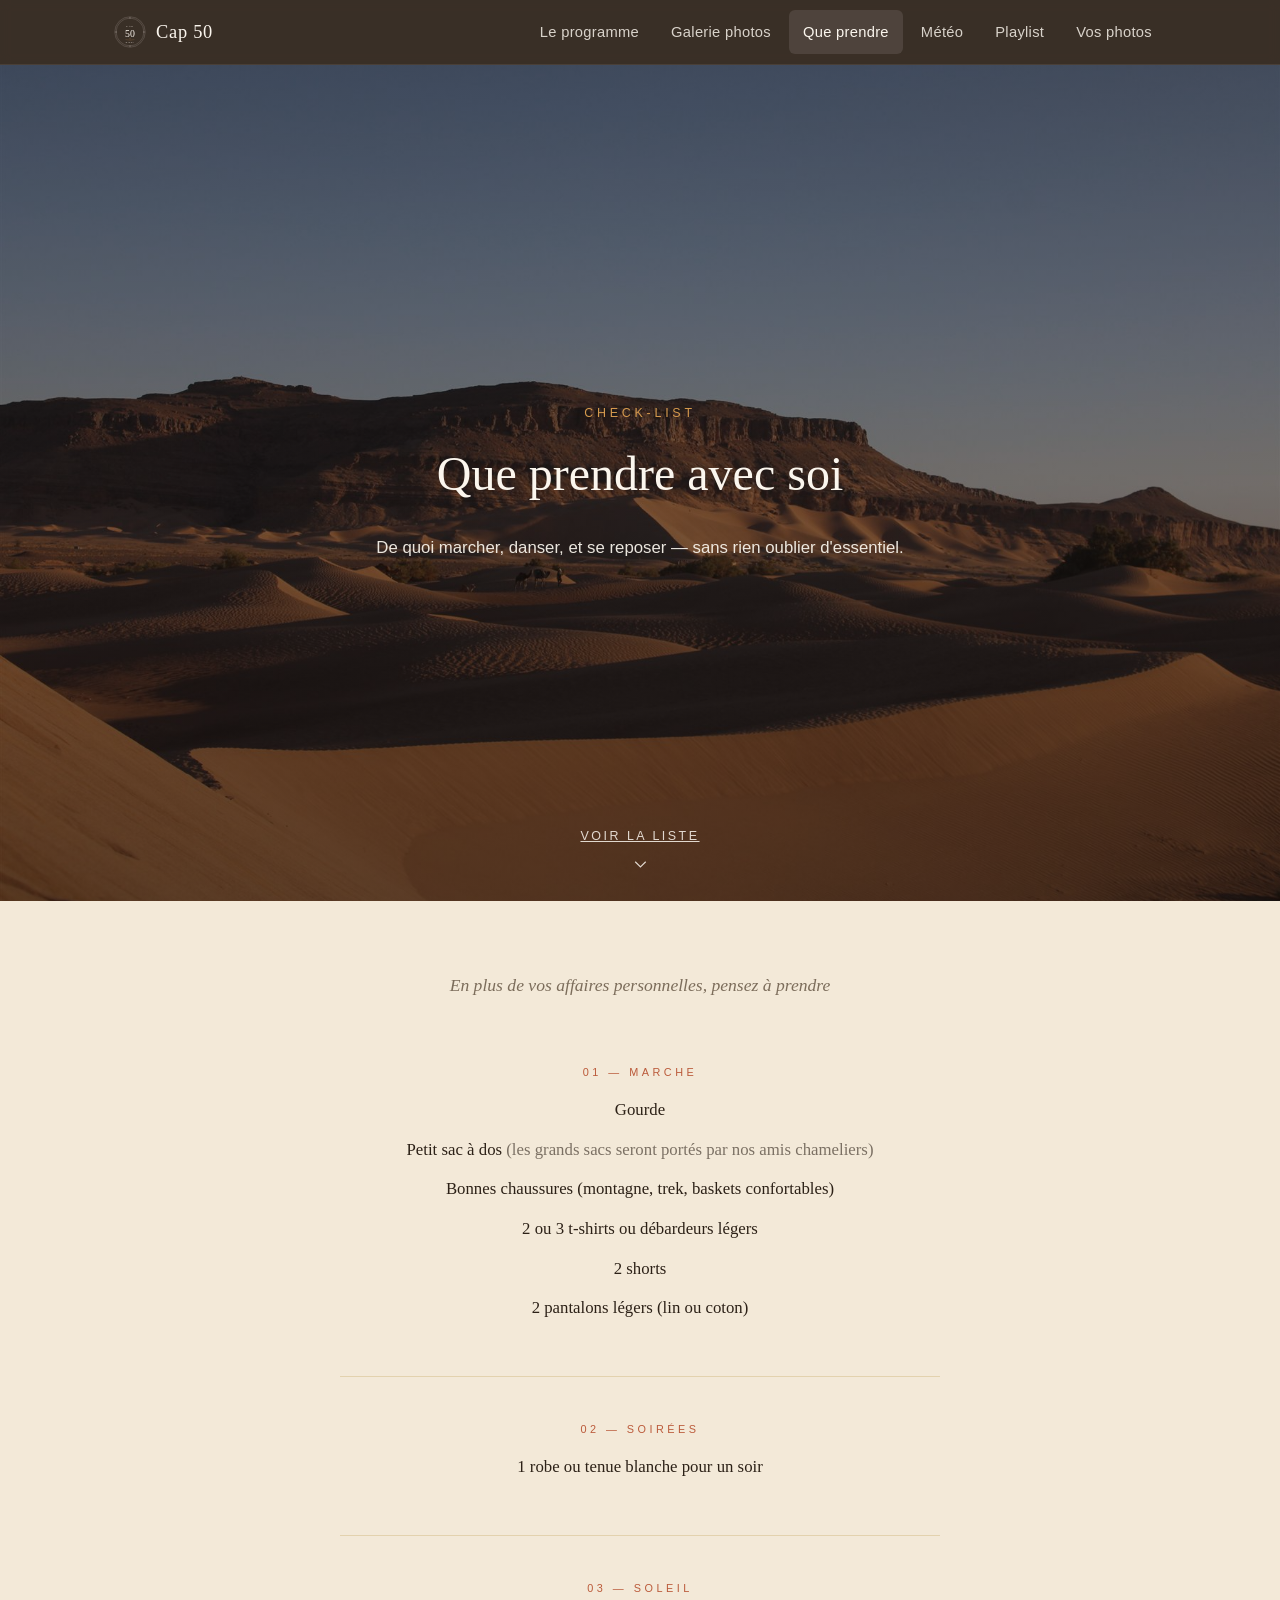
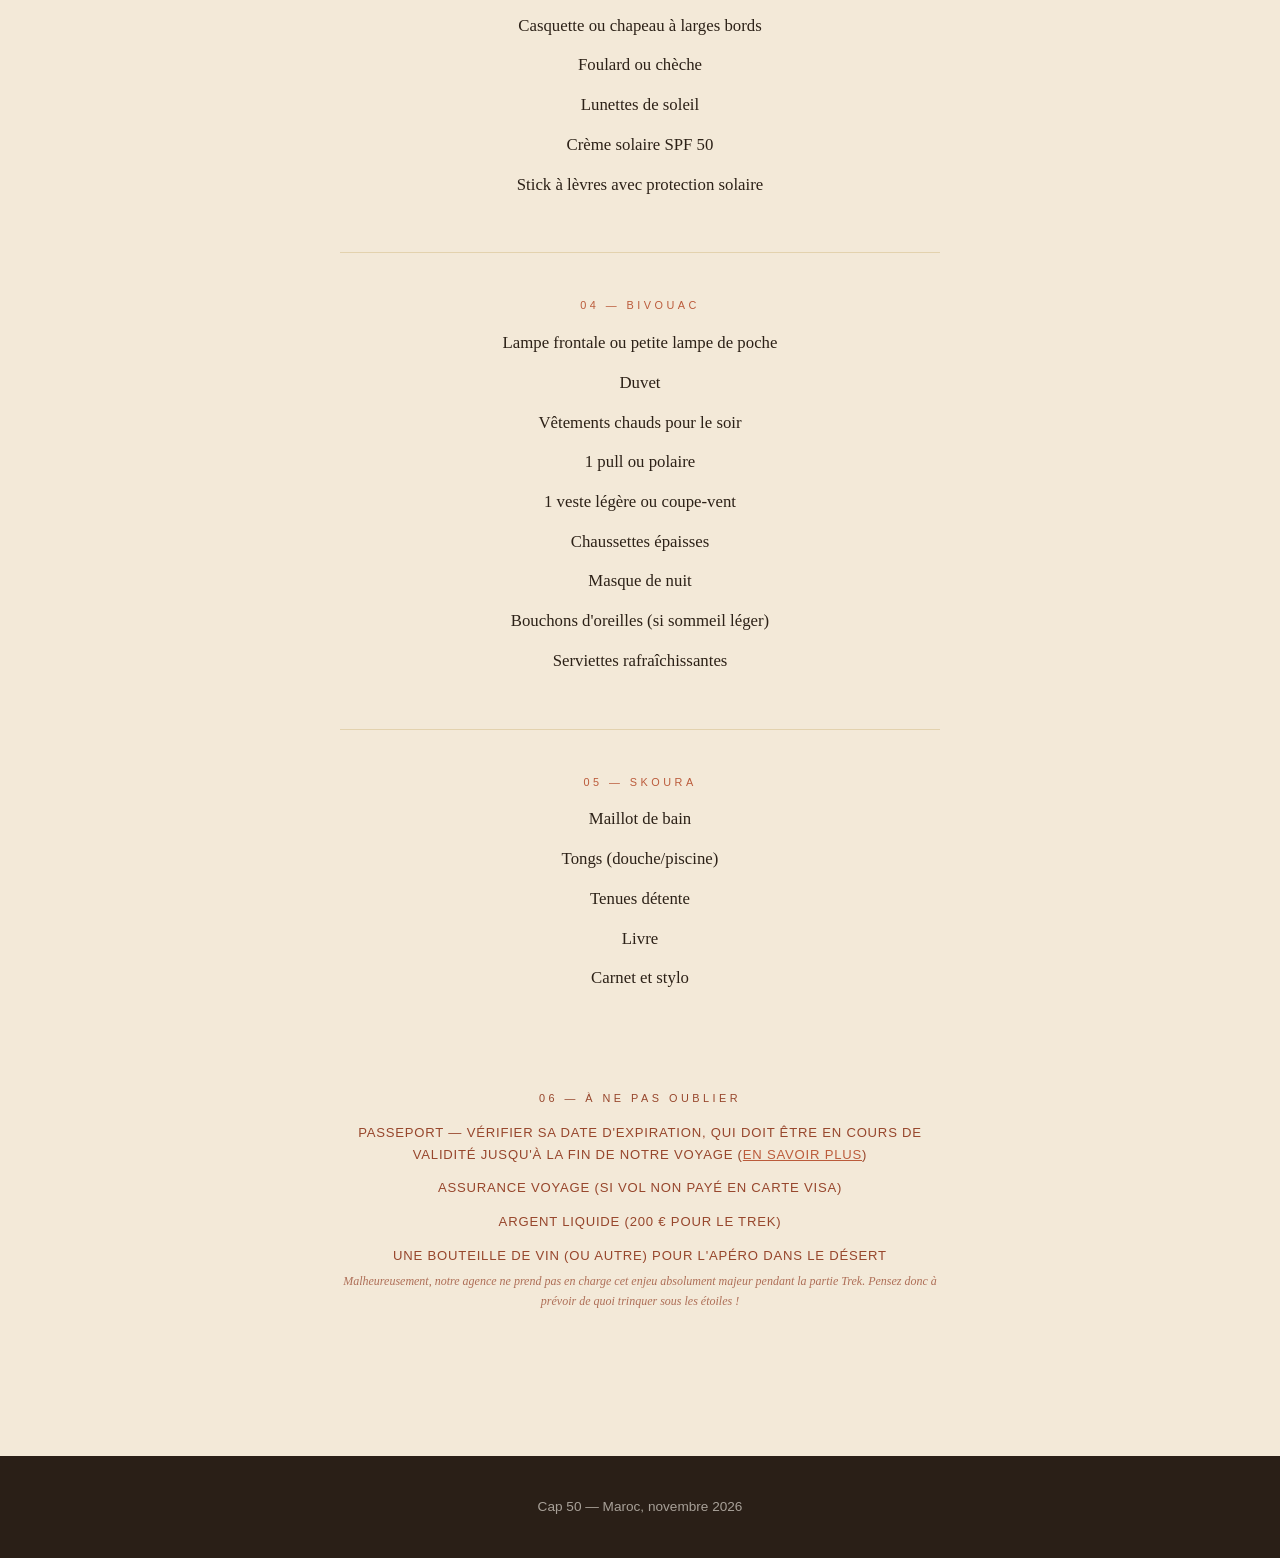
==== commit 58da590a: "Add files via upload" ====
--- a/a-emporter.html
+++ b/a-emporter.html
@@ -46,7 +46,6 @@
 
     <div class="pack-group">
       <span class="pack-index">01 &mdash; Marche</span>
-      <h3>Pour la marche</h3>
       <ul>
         <li>Gourde</li>
         <li>Petit sac à dos <span style="opacity:.6">(les grands sacs seront portés par nos amis chameliers)</span></li>
@@ -59,7 +58,6 @@
 
     <div class="pack-group">
       <span class="pack-index">02 &mdash; Soirées</span>
-      <h3>Pour les soirées</h3>
       <ul>
         <li>1 robe ou tenue blanche pour un soir</li>
       </ul>
@@ -67,7 +65,6 @@
 
     <div class="pack-group">
       <span class="pack-index">03 &mdash; Soleil</span>
-      <h3>Protection contre le soleil</h3>
       <ul>
         <li>Casquette ou chapeau à larges bords</li>
         <li>Foulard ou chèche</li>
@@ -79,7 +76,6 @@
 
     <div class="pack-group">
       <span class="pack-index">04 &mdash; Bivouac</span>
-      <h3>Pour la nuit dans le désert</h3>
       <ul>
         <li>Lampe frontale ou petite lampe de poche</li>
         <li>Duvet</li>
@@ -95,7 +91,6 @@
 
     <div class="pack-group">
       <span class="pack-index">05 &mdash; Skoura</span>
-      <h3>Pour être &laquo;&nbsp;relax&nbsp;&raquo; à Skoura</h3>
       <ul>
         <li>Maillot de bain</li>
         <li>Tongs (douche/piscine)</li>
@@ -107,12 +102,11 @@
 
     <div class="pack-group essentials">
       <span class="pack-index">06 &mdash; À ne pas oublier</span>
-      <h3>Indispensables</h3>
       <ul>
-        <li>Passeport</li>
+        <li>Passeport &mdash; vérifier sa date d'expiration, qui doit être en cours de validité jusqu'à la fin de notre voyage (<a href="https://www.service-public.gouv.fr/particuliers/vosdroits/F14873" target="_blank" rel="noopener">en savoir plus</a>)</li>
         <li>Assurance voyage (si vol non payé en carte Visa)</li>
         <li>Argent liquide (200&nbsp;€ pour le trek)</li>
-        <li>Une bouteille de vin ou autre pour le désert &mdash; à prévoir avant</li>
+        <li>Une bouteille de vin (ou autre) pour l'apéro dans le désert<br><span style="display:block; text-transform:none; font-family:var(--font-display); font-style:italic; letter-spacing:0; font-size:0.75rem; opacity:.75; margin-top:6px;">Malheureusement, notre agence ne prend pas en charge cet enjeu absolument majeur pendant la partie Trek. Pensez donc à prévoir de quoi trinquer sous les étoiles&nbsp;!</span></li>
       </ul>
     </div>
 
--- a/assets/css/style.css
+++ b/assets/css/style.css
@@ -335,62 +335,94 @@
 /* ---------- Menu cards on home ---------- */
 
 .menu-section {
-  padding: 90px 24px;
-  background: var(--sand);
+  position: relative;
+  padding: 100px 24px;
+  background: url('../img/menu-bg.jpg') center 55% / cover no-repeat;
+}
+
+.menu-section::before {
+  content: '';
+  position: absolute;
+  inset: 0;
+  background: linear-gradient(180deg, rgba(20, 14, 10, 0.62) 0%, rgba(20, 14, 10, 0.5) 50%, rgba(20, 14, 10, 0.62) 100%);
+}
+
+.menu-section > * {
+  position: relative;
+  z-index: 1;
 }
 
 .menu-section h2 {
   text-align: center;
   font-size: 2rem;
+  color: var(--cream);
   margin-bottom: 10px;
 }
 
 .menu-section .lede {
   text-align: center;
-  color: var(--text-muted);
+  color: rgba(251, 246, 238, 0.85);
   max-width: 520px;
   margin: 0 auto 50px;
 }
 
 .menu-grid {
   display: grid;
-  grid-template-columns: repeat(auto-fit, minmax(240px, 1fr));
-  gap: 20px;
+  grid-template-columns: repeat(6, 132px);
+  justify-content: center;
+  gap: 18px;
 }
 
 .menu-card {
-  background: var(--cream);
-  border: 1px solid var(--border);
-  border-radius: 12px;
-  padding: 30px 26px;
+  position: relative;
+  width: 132px;
+  height: 132px;
+  border-radius: 50%;
+  background: rgba(20, 14, 10, 0.28);
+  border: 1px solid rgba(251, 246, 238, 0.9);
   text-decoration: none;
-  color: var(--text);
-  transition: transform 0.18s, box-shadow 0.18s;
+  color: var(--cream);
+  transition: transform 0.18s, background 0.18s;
   display: flex;
   flex-direction: column;
-  gap: 10px;
+  align-items: center;
+  justify-content: center;
+  text-align: center;
+  padding: 14px;
+}
+
+.menu-card::before {
+  content: '';
+  position: absolute;
+  inset: 7px;
+  border: 1px solid rgba(251, 246, 238, 0.45);
+  border-radius: 50%;
 }
 
 .menu-card:hover {
   transform: translateY(-4px);
-  box-shadow: var(--shadow);
-}
-
-.menu-card .icon {
-  width: 34px;
-  height: 34px;
-  color: var(--terracotta);
+  background: rgba(20, 14, 10, 0.42);
 }
 
 .menu-card h3 {
-  font-size: 1.15rem;
+  font-family: var(--font-display);
+  font-size: 0.78rem;
+  letter-spacing: 0.05em;
+  text-transform: uppercase;
+  color: var(--cream);
+  text-shadow: 0 1px 4px rgba(0, 0, 0, 0.55);
   margin: 0;
-}
-
-.menu-card p {
-  margin: 0;
-  font-size: 0.92rem;
-  color: var(--text-muted);
+  line-height: 1.3;
+}
+
+@media (max-width: 860px) {
+  .menu-grid { grid-template-columns: repeat(3, 132px); gap: 26px 18px; }
+}
+
+@media (max-width: 420px) {
+  .menu-grid { grid-template-columns: repeat(2, 120px); gap: 22px 16px; }
+  .menu-card { width: 120px; height: 120px; padding: 12px; }
+  .menu-card h3 { font-size: 0.72rem; }
 }
 
 /* ---------- Page header (inner pages) ---------- */
@@ -420,6 +452,79 @@
 
 section.page-body {
   padding: 70px 24px 100px;
+}
+
+/* ---------- Packing list (editorial, "voyage sur-mesure" style) ---------- */
+
+.pack-list {
+  max-width: 600px;
+  margin: 0 auto;
+  display: flex;
+  flex-direction: column;
+  align-items: center;
+  gap: 10px;
+}
+
+.pack-group {
+  width: 100%;
+  text-align: center;
+  padding: 44px 0;
+}
+
+.pack-group + .pack-group {
+  border-top: 1px solid var(--border);
+}
+
+.pack-index {
+  display: block;
+  font-family: var(--font-body);
+  text-transform: uppercase;
+  letter-spacing: 0.32em;
+  font-size: 0.68rem;
+  color: var(--terracotta);
+  margin-bottom: 14px;
+}
+
+.pack-group h3 {
+  font-family: var(--font-display);
+  font-style: italic;
+  font-weight: normal;
+  text-transform: none;
+  letter-spacing: 0.01em;
+  font-size: 1.5rem;
+  color: var(--night);
+  margin: 0 0 26px;
+}
+
+.pack-group ul {
+  list-style: none;
+  margin: 0;
+  padding: 0;
+  display: flex;
+  flex-direction: column;
+  align-items: center;
+  gap: 12px;
+}
+
+.pack-group li {
+  font-family: var(--font-display);
+  font-size: 1.05rem;
+  color: var(--text);
+}
+
+.pack-group.essentials {
+  background: none;
+  border: none;
+}
+
+.pack-group.essentials .pack-index { color: var(--terracotta-dark); }
+
+.pack-group.essentials li {
+  text-transform: uppercase;
+  letter-spacing: 0.06em;
+  font-family: var(--font-body);
+  font-size: 0.82rem;
+  color: var(--terracotta-dark);
 }
 
 
